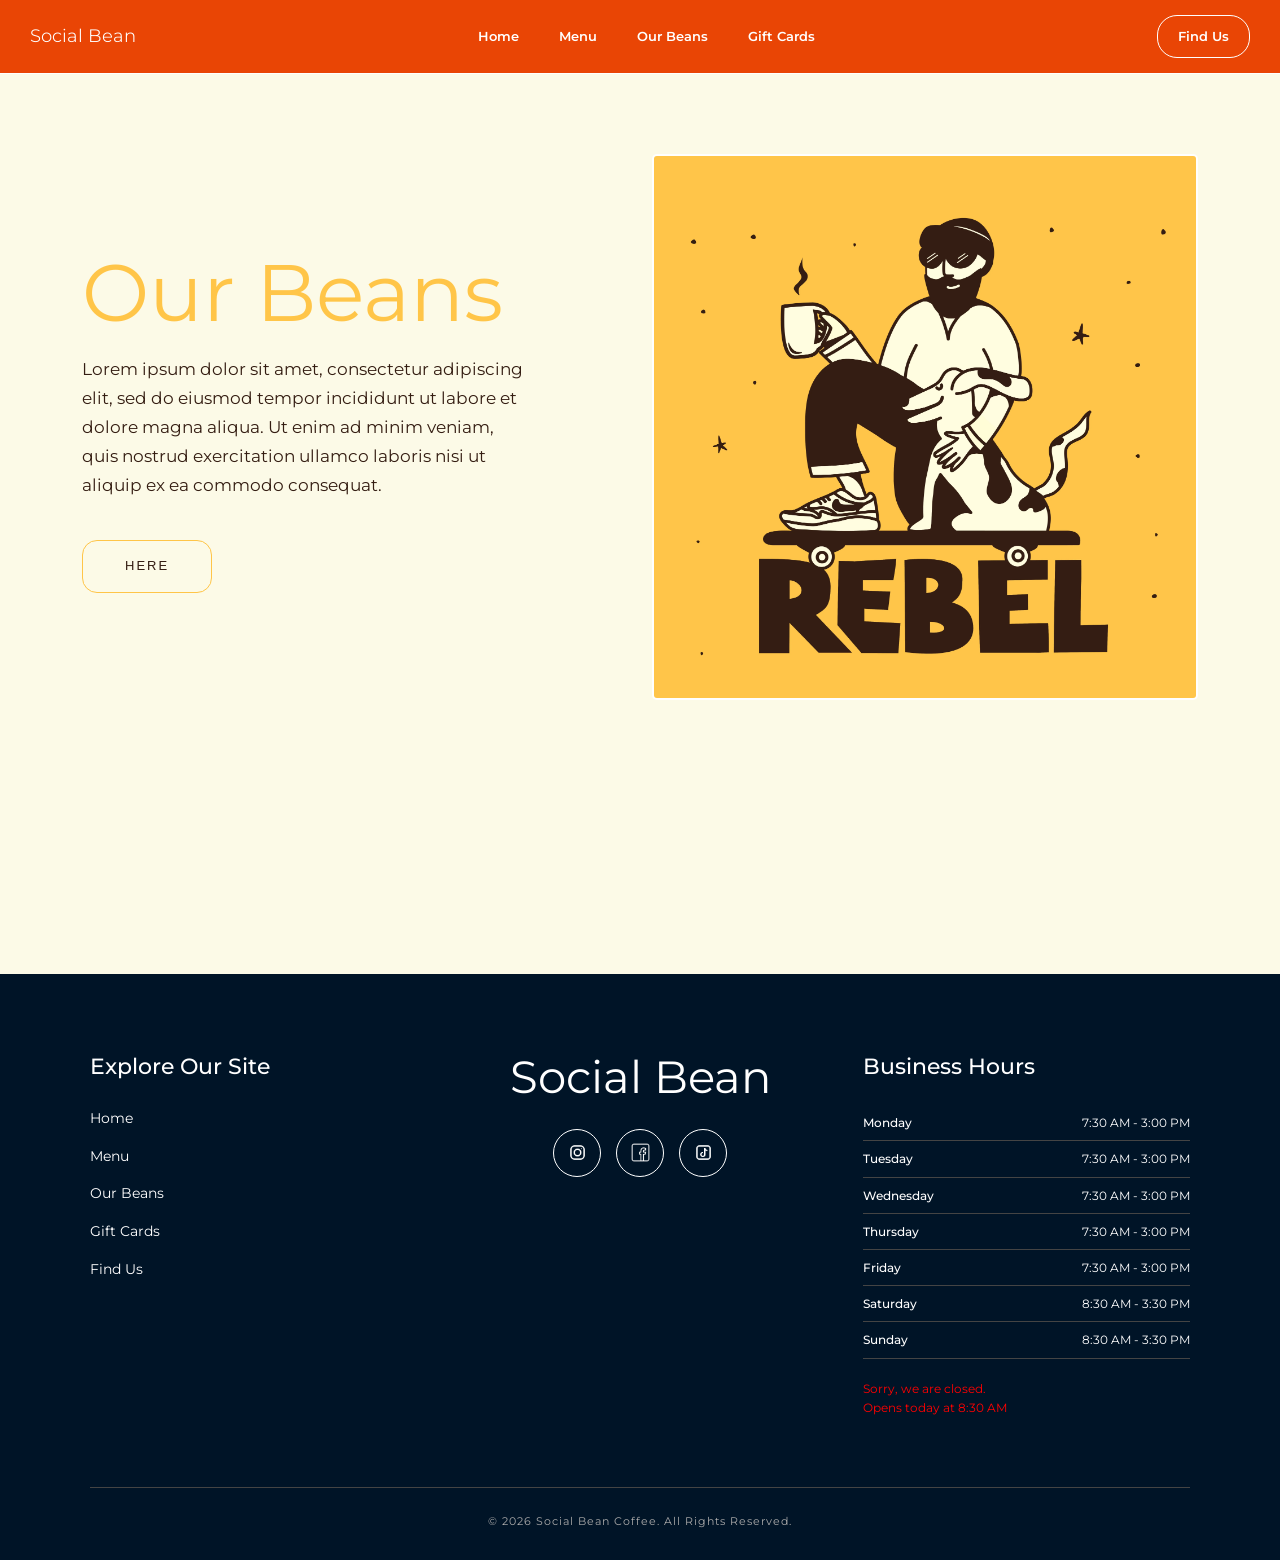
==== beans.html @ 2f3566bd "Add files via upload" ====
<!DOCTYPE html>
<html lang="en">
<head>
    <meta charset="UTF-8">
    <meta name="viewport" content="width=device-width, initial-scale=1.0">
    <title>Social Bean Coffee</title>
    

    <!-- Bootstrap CSS -->
    <link href="https://cdn.jsdelivr.net/npm/bootstrap@5.3.8/dist/css/bootstrap.min.css" rel="stylesheet">
    <link rel="stylesheet" href="https://cdn.jsdelivr.net/npm/bootstrap-icons@1.13.1/font/bootstrap-icons.min.css">

    <!-- Custom CSS -->
    <link rel="stylesheet" href="css/styles.css">
    <link rel="stylesheet" href="css/format-styles.css">
</head>
<!-- Header Carousel -->

<body>

    <!-- Navigation -->


<nav class="navbar">
    <div class="menu-btn" onclick="toggleMenu()">☰</div>

    <h1 class="nav-logo">Social Bean</h1>


    <ul class="nav-links" id="menu">
        <li><a href="index.html">Home</a></li>
        <li><a href="menu.html">Menu</a></li>
        <li><a href="beans.html">Our Beans</a></li>
        <li><a href="#giftcards">Gift Cards</a></li>

        <!-- Mobile only -->
        <li class="mobile-find">
            <a href="findus.html" class="find-btn">Find Us</a>
        </li>
    </ul>

    <!-- Desktop only -->
    <a href="findus.html" class="find-btn desktop-find">Find Us</a>
</nav>

    <!-- =========================
         SECTION 1 — FOUNDERS
    ========================== -->

<section class="coffee section">

<div class="container">
    <div class="row align-items-center">

        <!-- TEXT -->
        <div class="col-12 col-md-6">

            <div class="coffee-text">

                <h1>Our Beans</h1>

                <p class="coffee-description">
                    Lorem ipsum dolor sit amet, consectetur adipiscing elit,
                    sed do eiusmod tempor incididunt ut labore et dolore magna
                    aliqua. Ut enim ad minim veniam, quis nostrud exercitation
                    ullamco laboris nisi ut aliquip ex ea commodo consequat.
                </p>

            </div>

            <a href="https://javathehut.ie/" class="coffee-here-button">
                HERE
            </a>

        </div>

        <!-- IMAGE -->
        <div class="col-12 col-md-6">

            <div class="coffee-image">
                <img src="images/rebel_coffee.webp" alt="Rebel Coffee">
            </div>

        </div>

    </div>
</div>

</section>



<!-- =========================================================
     FOOTER
========================================================= -->

<footer class="site-footer">

    <div class="footer-container">

        <!-- =========================
             LEFT — SITE LINKS
        ========================= -->

        <div class="footer-links">

            <h2>Explore Our Site</h2>

            <ul>
                <li><a href="index.html">Home</a></li>
                <li><a href="menu.html">Menu</a></li>
                <li><a href="beans.html">Our Beans</a></li>
                <li><a href="#giftcards">Gift Cards</a></li>
                <li><a href="findus.html">Find Us</a></li>
            </ul>

        </div>


        <!-- =========================
             CENTER — SOCIAL BEAN
        ========================= -->

        <div class="footer-center">

            <h1>Social Bean</h1>

            <div class="footer-social-links">

                <a href="#" aria-label="Instagram">
                    <img src="images/instagram_logo.png" alt="Instagram">
                </a>

                <a href="#" aria-label="Facebook">
                    <img src="images/facebook_logo.png" alt="Facebook">
                </a>

                <a href="#" aria-label="TikTok">
                    <img src="images/tiktok_logo.png" alt="TikTok">
                </a>

            </div>

        </div>


        <!-- =========================
             RIGHT — BUSINESS HOURS
        ========================= -->

        <div class="footer-hours">

            <h2>Business Hours</h2>

            <div class="footer-hours-list">

                <div>
                    <span>Monday</span>
                    <span>7:30 AM - 3:00 PM</span>
                </div>

                <div>
                    <span>Tuesday</span>
                    <span>7:30 AM - 3:00 PM</span>
                </div>

                <div>
                    <span>Wednesday</span>
                    <span>7:30 AM - 3:00 PM</span>
                </div>

                <div>
                    <span>Thursday</span>
                    <span>7:30 AM - 3:00 PM</span>
                </div>

                <div>
                    <span>Friday</span>
                    <span>7:30 AM - 3:00 PM</span>
                </div>

                <div>
                    <span>Saturday</span>
                    <span>8:30 AM - 3:30 PM</span>
                </div>

                <div>
                    <span>Sunday</span>
                    <span>8:30 AM - 3:30 PM</span>
                </div>

            </div>

            <!-- Your existing JavaScript uses this ID -->
            <p id="footer-status"></p>

        </div>

    </div>


    <!-- =========================
         COPYRIGHT
    ========================= -->

    <div class="footer-bottom">

        <p>
            &copy; 2026 Social Bean Coffee. All Rights Reserved.
        </p>

    </div>

</footer>

<!-- Bootstrap JS -->
<script src="https://cdn.jsdelivr.net/npm/bootstrap@5.3.8/dist/js/bootstrap.bundle.min.js"></script>

<!-- Your JavaScript -->
<script>
function toggleMenu() {
    document.getElementById("menu").classList.toggle("active");
}
</script>
<script>

const schedule = {
    0: { openHour: 8, openMinute: 30, closeHour: 15, closeMinute: 30 },   // Sunday
    1: { openHour: 7, openMinute: 30, closeHour: 15, closeMinute: 0 },   // Monday
    2: { openHour: 7, openMinute: 30, closeHour: 15, closeMinute: 0 },   // Tuesday
    3: { openHour: 7, openMinute: 30, closeHour: 15, closeMinute: 0 },   // Wednesday
    4: { openHour: 7, openMinute: 30, closeHour: 15, closeMinute: 0 },   // Thursday
    5: { openHour: 7, openMinute: 30, closeHour: 15, closeMinute: 0 },   // Friday
    6: { openHour: 8, openMinute: 30, closeHour: 15, closeMinute: 30 }   // Saturday
};

const dayNames = [
    "Sunday",
    "Monday",
    "Tuesday",
    "Wednesday",
    "Thursday",
    "Friday",
    "Saturday"
];

function formatTime(hour, minute) {

    const period = hour >= 12 ? "PM" : "AM";
    let displayHour = hour % 12;

    if (displayHour === 0) displayHour = 12;

    return `${displayHour}:${minute.toString().padStart(2, "0")} ${period}`;
}

function checkStatus() {

    const now = new Date();

    const day = now.getDay();
    const currentMinutes = now.getHours() * 60 + now.getMinutes();

    const today = schedule[day];
    const status = document.getElementById("footer-status");

    const openMinutes = today.openHour * 60 + today.openMinute;
    const closeMinutes = today.closeHour * 60 + today.closeMinute;

    if (currentMinutes < openMinutes) {

        status.innerHTML = `Sorry, we are closed.<br>Opens today at ${formatTime(today.openHour, today.openMinute)}`;
        status.style.color = "red";
        return;
    }

    if (currentMinutes >= openMinutes && currentMinutes < closeMinutes) {

        status.innerHTML = "We are open! Come and Visit.";
        status.style.color = "green";
        return;
    }

    for (let i = 1; i <= 7; i++) {

        const nextDay = (day + i) % 7;

        if (schedule[nextDay]) {

            const next = schedule[nextDay];

            status.innerHTML = `Sorry, we are closed.<br>Opens ${dayNames[nextDay]} at ${formatTime(next.openHour, next.openMinute)}`;

            status.style.color = "#FF0000";
            return;
        }
    }
}

checkStatus();

</script>
<script src="script.js"></script>

</body>
</html>
---- css/styles.css ----
@import url('https://fonts.googleapis.com/css2?family=Abril+Fatface&family=M+PLUS+1:wght@100..900&family=Montserrat:ital,wght@0,100..900;1,100..900&family=Noto+Serif:ital,wght@0,100..900;1,100..900&display=swap');
*{
    margin:0;
    padding:0;
    box-sizing:border-box;
}

html{
    scroll-behavior:smooth;
}


.banner img{
    width:100%;
    height:auto;
    display:block;
}


/* =========================
   CENTER -- LOCATION 
========================= */
.info-section {
    background-color: #f4f3eea9;
    width: 100%;

    display: flex;
    justify-content: center;
    align-items: center;

    padding: 100px 8vw;
}



.location-box {
    width: 100%;
    max-width: 650px;

    margin: 0 auto;

    color: black;
}

.location-content {
    display: flex;
    flex-direction: column;
    align-items: center;
    text-align: center;
}


/* LOCATION HEADING */

.location-content h2 {
    font-family: "Montserrat", sans-serif;

    font-size: 60px;
    line-height: 0.95;
    font-weight: 400;

    margin: 0 0 30px 0;

    color: black;
}


/* GOOGLE MAP */

.location-content iframe {
    width: 100%;
    height: 360px;

    border: 1px solid white !important;
    border-radius: 20px;

    display: block;
}



/* =========================
   MOBILE
========================= */

@media (max-width: 600px) {

    .info-section {
        padding: 70px 20px;

        gap: 50px;
    }


    .location-content h2 {
        font-size: 40px;

        margin-bottom: 25px;
    }


    .location-content iframe {
        height: 300px;

        border-radius: 15px;
    }

}
/*------------------------------------------------------------
--------------------------------------------------------------
--------------------------------------------------------------
------------------------------------------------------------*/
/* =========================
   MENUS PAGE
========================= */

.menus-page {
    width: 100%;
    background: #1a4d6f;
    color: #ffffff;
    font-family: "Montserrat", sans-serif;
}


/* =========================
   MENU SECTIONS
========================= */

.menu-category {
    width: 85%;
    max-width: 1400px;
    margin: 0 auto;
    padding: 100px 0;
}


/* =========================
   SECTION TITLES
========================= */

.menu-category-header {
    text-align: center;
    margin-bottom: 70px;
}

.menu-category-header h1 {
    margin: 0;

    font-family: "Montserrat", sans-serif;
    font-size: clamp(55px, 8vw, 85px);
    font-weight: 600;

    line-height: 0.9;
    letter-spacing: -4px;

    color: #ffffff;
}

.menu-wave {
    margin-top: 25px;

    font-size: 45px;
    font-weight: 700;

    line-height: 0.4;
    letter-spacing: -10px;
}


/* =========================
   GENERAL MENU BOX
========================= */

.menu-box {
    position: relative;

    border: 2px solid #E6CCC2;
    border-radius: 20px;

    background: white;
    color: #e94505;

    overflow: hidden;
}


/* =========================
   BOX CONTENT
========================= */

.menu-box-content {
    padding: 25px;
}

.box-small-title {
    display: block;

    margin-bottom: 30px;

    font-size: 13px;
    font-weight: 700;

    letter-spacing: 1px;
}

.menu-box h2 {
    margin: 0 0 30px;

    font-family: "Montserrat", sans-serif;

    font-size: clamp(35px, 4vw, 65px);
    font-weight: 800;

    line-height: 0.95;
    letter-spacing: -2px;
}


/* =========================
   MENU LIST
========================= */

.menu-list {
    width: 100%;
    margin-top: 25px;
}


/* CATEGORY HEADING */

.menu-list-heading {
    display: flex;

    justify-content: space-between;
    align-items: center;

    gap: 20px;

    padding-bottom: 10px;
    margin-bottom: 5px;

    border-bottom: 1px solid #e94505;

    font-size: 14px;
    font-weight: 800;

    text-transform: uppercase;
}


/* =========================
   MENU ITEM
========================= */

.menu-item {
    display: grid;

    grid-template-columns: 1fr auto;

    gap: 20px;

    padding: 9px 0;

    border-bottom: 1px solid rgba(233, 69, 5, 0.25);

    font-size: 15px;
    font-weight: 500;

    line-height: 1.3;
}


/* PRODUCT */

.menu-item span:first-child {
    text-align: left;
}


/* PRICE */

.menu-item span:last-child {
    text-align: right;

    white-space: nowrap;

    font-weight: 700;
}


/* =========================
   DRINKS LAYOUT
========================= */

.drinks-layout {
    display: grid;

    grid-template-columns: 1.2fr 0.8fr;

    gap: 25px;

    align-items: start;
}


/* LEFT — COFFEES */

.coffees-box {
    min-height: 650px;
}

/* =========================
   LEFT DRINKS COLUMN
========================= */

.drinks-left {
    display: flex;
    flex-direction: column;
    gap: 35px;
}

/* =========================
   CANNED DRINKS BOX
========================= */

.canned-drinks-box {
    width: 100%;
}


/* RIGHT */

.drinks-right {
    display: grid;

    grid-template-rows: auto auto;

    gap: 25px;
}


/* NOT COFFEE */

.not-coffee-box {
    min-height: 300px;
}


/* ADD ONS */

.add-ons-box {
    min-height: 300px;
}


/* =========================
   FOOD MENU
========================= */

.food-menu {
    border-top: 1px solid #e94505;
}


/* MAIN FOOD LAYOUT */

.food-layout {
    display: grid;

    grid-template-columns: 1.15fr 0.85fr;

    gap: 25px;

    align-items: start;
}


/* =========================
   LEFT FOOD COLUMN
========================= */

.food-left {
    display: flex;

    flex-direction: column;

    gap: 25px;
}


/* =========================
   TOASTIES + ACAI
========================= */

/* ---------- TOASTIES ---------- */

.toasties-box {
    width: 100%;
}

.toastie-item {
    padding: 18px 0;
    border-top: 1px solid #e94505;
}

.toastie-item:last-of-type {
    border-bottom: 1px solid #e94505;
}

.toastie-name {
    margin-bottom: 7px;

    font-size: 17px;
    font-weight: 800;
    letter-spacing: 0.5px;
}

.toastie-description {
    font-size: 14px;
    line-height: 1.6;
}


/* ---------- ACAI BOWLS ---------- */

.acai-box {
    width: 100%;
}

.acai-name{
    margin-bottom: 7px;

    font-size: 17px;
    font-weight: 800;
    letter-spacing: 0.5px;
}

.acai-item {
    padding: 18px 0;
    border-top: 1px solid #e94505;
}

/* Remove the dropdown behaviour */
.acai-item summary {
    display: block;
    padding: 0;

    list-style: none;
    cursor: default;

    font-size: 17px;
    font-weight: 800;
    letter-spacing: 0.5px;
}

/* Hide browser arrow */
.acai-item summary::-webkit-details-marker {
    display: none;
}

/* Hide your ↓ button */
.dropdown-arrow {
    display: none;
}

/* Always show description */
.acai-description {
    display: block;

    padding: 8px 0 0;

    font-size: 14px;
    line-height: 1.6;
}

/* Last Acai item */
.acai-item:last-of-type {
    border-bottom: 1px solid #e94505;
}


/* ---------- ACAI PRICES ---------- */

.acai-price {
    display: flex;
    align-items: center;
    gap: 12px;

    margin-top: 5px;

    font-size: 15px;
    text-transform: uppercase;
    padding-top: 25px;

    border-top: 1px solid #e94505;
}

.acai-price strong {
    font-size: 17px;
    margin-right: 15px;
}


/* =========================
   FOOD RIGHT COLUMN
========================= */

.food-right {
    display: grid;

    grid-template-rows: auto auto auto;

    gap: 25px;
}


/* SMALL FOOD BOXES */

.food-small-box {
    min-height: auto;
}


/* =========================
   NOTES
========================= */

.menu-note {
    margin-top: 30px;

    padding-top: 15px;

    border-top: 1px solid #e94505;

    font-size: 13px;

    font-style: italic;
}


/* =========================
   TABLET
========================= */

@media (max-width: 900px) {

    .menu-category {
        width: 90%;
        max-width: 650px;

        padding: 75px 0;
    }


    /* DRINKS */

    .drinks-layout {
        grid-template-columns: 1fr;
    }

    .coffees-box {
        min-height: auto;
    }

    .drinks-right {
        grid-template-rows: auto;
    }


    /* FOOD */

    .food-layout {
        grid-template-columns: 1fr;
    }

    .toasties-box {
        min-height: auto;
    }

    .food-right {
        grid-template-rows: auto;
    }

    .food-small-box {
        min-height: auto;
    }

}


/* =========================
   PHONE
========================= */

@media (max-width: 600px) {

    .menu-category {
        width: 88%;
        padding: 60px 0;
    }


    .menu-category-header {
        margin-bottom: 40px;
    }


    .menu-category-header h1 {
        font-size: 50px;

        letter-spacing: -2px;
    }


    .menu-wave {
        font-size: 35px;
    }


    .menu-box-content {
        padding: 25px;
    }


    .menu-box h2 {
        font-size: 38px;

        margin-bottom: 25px;
    }


    .box-small-title {
        margin-bottom: 25px;
    }


    .menu-item {
        grid-template-columns: 1fr auto;

        gap: 10px;

        font-size: 13px;
    }


    .menu-list-heading {
        font-size: 11px;
    }


    .drinks-layout,
    .food-layout {
        gap: 15px;
    }


    .drinks-right,
    .food-right {
        gap: 15px;
    }


    /* ACAI */

    .acai-price {
        grid-template-columns: auto auto;

        gap: 8px 15px;
    }


    .acai-item summary {
        font-size: 14px;
    }


    .acai-description {
        font-size: 13px;
    }

}


/* LOCATION */
.location {
    display: flex;
    flex-direction: column;
    align-items: center;   /* Centers the heading and iframe horizontally */
    text-align: center;    /* Centers the heading text */
    padding: 40px 20px;
}
.location-title {
  font-family: "Montserrat", sans-serif;
  font-size: 20px;
  padding-left: 4px;
  font-weight: 40;
  font-style: normal;
  margin-bottom: 20px;
}

.location iframe {
    width: 100%;
    max-width: 600px;
    height: 450px;

    border-radius: 20px;
    border: 4px solid #6f4e37;
    box-shadow: 0 4px 12px rgba(0,0,0,.2);
    transition: transform .3s ease, box-shadow .3s ease;
}
.location iframe:hover {
    transform: translateY(-10px); /* Moves the map up */
    box-shadow: 0 12px 24px rgba(0, 0, 0, 0.3); /* Bigger shadow */
}

@media (max-width: 480px) {

    .location {
        padding: 20px 10px;
    }

    .location-title {
        font-size: 18px;
    }

    .location iframe {
        height: 300px;
    }

    h2 {
        font-size: 32px;
        text-align: center;
        margin-right: 0;
    }

    .opening-hours {
        width: 95%;
        padding: 20px;
    }

}



.coffee {
    background-color:#fbf8ddb2;
    color:#341d12;
    width: 100%;
    min-height: 100vh;
    padding: 80px 0;
}

.coffee-text {
    max-width: 550px;
}

.coffee h1 {
    font-family: "Montserrat", sans-serif;
    color: #ffc548;
    font-size:80px;
    line-height:.8;
    font-weight:400;

    margin-bottom: 30px;
}

.coffee-description {
    font-family: "Montserrat", sans-serif;
    max-width: 450px;

    font-size: 17px;
    line-height: 1.7;
    margin: 0;
}

/* IMAGE */

.coffee-image {
    width: 100%;
    height: auto;
    min-height: 0;
}

.coffee-image img {
    width: 100%;
    height: 100%;
    border: solid 2px #ffffff;
    object-fit: contain;
    border-radius: 5px;
    display: block;
}



/* PHONE */
@media (max-width: 767px) {
    .coffee-image {
        margin-top: 40px;
    }

    .coffee-image img {
        height: 400px;
    }

    .coffee h1 {
        font-size: 55px;
    }
}


.coffee-here-button {
    margin: 40px 0 0;
    display:flex;
    width: fit-content;

    padding: 15px 42px;

    border: 1px solid #ffc548;
    border-radius: 15px;

    font-size: 13px;
    letter-spacing: 2px;

    transition: 0.3s ease;
}



.coffee-here-button:hover {

    background: #ffc548;

    color: #ffffff;

}
---- css/format-styles.css ----
@import url('https://fonts.googleapis.com/css2?family=Abril+Fatface&family=M+PLUS+1:wght@100..900&family=Montserrat:ital,wght@0,100..900;1,100..900&family=Noto+Serif:ital,wght@0,100..900;1,100..900&display=swap');
*{
    margin:0;
    padding:0;
    box-sizing:border-box;
}

html{
    scroll-behavior:smooth;
}

body{
    background-color:#ffffff;
    font-family:Arial, Helvetica, sans-serif;
    line-height:1.6;
    color:#463F3A;
}

/* =========================
   BANNER
========================= */

.banner {
    position: relative;
    width: 100%;
    overflow: hidden;
}

.banner img {
    width: 100%;
    height: 300px;
    display: block;
    object-fit: cover;
    object-position: center;
}

.banner::after {
    content: "";
    position: absolute;
    inset: 0;
    background: rgba(111, 78, 55, 0.40);
    z-index: 1;
}

/* TEXT OVER IMAGE */

.banner-text {
    position: absolute;

    top: 50%;
    left: 50%;

    transform: translate(-50%, -50%);

    text-align: center;
    color: white;

    width: 90%;

    z-index: 2;
}

.banner-text h1 {
    font-family: "Montserrat", sans-serif;
    font-size: clamp(35px, 6vw, 80px);
    font-weight: 600;
    letter-spacing: 2px;
    margin: 0 0 15px;
}

.banner-text p {
    font-family: "Montserrat", sans-serif;
    font-size: clamp(14px, 2vw, 22px);
    margin: 0;
}

a {
    color: inherit;
    text-decoration: none;
}

/* =========================
   GENERAL HOME PAGE SECTIONS
========================= */

.section {
    width: 100%;
    min-height: 100vh;
    position: relative;
    overflow: hidden;
}

/* FOUNDERS SECTION ///////////////////////////
///////////////////////////////////////////////
//////////////////////////////////////////////
/////////////////////////////////////////////
*/

.founders {
    background-color:#ffffff;
    color:black;
    width: 100%;
    min-height: 100vh;
    padding: 80px 0;
}

.founders-text {
    max-width: 550px;
}

.founders h1 {
    color: #e94505;
    font-family: "Montserrat", sans-serif;
    font-size:80px;
    line-height:.8;
    font-weight:450;

    margin-bottom: 30px;
}

.description {
    font-family: "Montserrat", sans-serif;
    max-width: 450px;

    font-size: 17px;
    line-height: 1.7;
    margin: 0;
}

/* IMAGE */

.founders-image {
    width: 100%;
    height: 60vh;
    min-height: 400px;
}

.founders-image img {
    width: 100%;
    height: 100%;
    object-fit: cover;
    border-radius: 10px;
}



/* PHONE */
@media (max-width: 767px) {
    .founders-image {
        margin-top: 40px;
    }

    .founders-image img {
        height: 400px;
    }

    .founders h1 {
        font-size: 55px;
    }
}


/* FOUNDERS SECTION ENDING ///////////////////////////
///////////////////////////////////////////////
//////////////////////////////////////////////
///////////////////////////////////////////// END
*/


/* =========================
   SECTION 2 — BEANS
========================= */

/* =========================
SECTION 2 — BEANS
========================= */

.about {
    background-color: #1a4d6f97;
    color: white;

    min-height: 100vh;

    display: flex;
    align-items: center;
    justify-content: center;

    position: relative;

    padding: 100px 20px;
}


/* =========================
CENTER CONTENT
========================= */

.about-content {
    width: 45%;
    max-width: 600px;

    text-align: center;

    position: relative;
    z-index: 10;
}

.about-content p {
    font-family: "Montserrat", sans-serif;

    font-size: clamp(24px, 3.5vw, 52px);
    line-height: 1.2;

    margin: 30px 0 45px;
}


/* =========================
BUTTON
========================= */

.outline-button {
    display: inline-flex;

    padding: 15px 32px;

    border: 1px solid white;
    border-radius: 20px;

    color: white;
    text-decoration: none;

    font-size: 13px;
    letter-spacing: 1.5px;
    text-transform: uppercase;

    position: relative;
    z-index: 20;

    transition: 0.3s ease;
}

.outline-button:hover {
    background: white;
    color: #111;
}


/* =========================
CIRCLE IMAGES
========================= */

.circle-image {
    position: absolute;

    width: 320px;
    height: 320px;

    border: 3px solid white;
    border-radius: 50%;

    object-fit: cover;

    pointer-events: none;

    z-index: 1;
}


/* DESKTOP */

.circle-one {
    left: 3vw;
    bottom: 5vh;
}

.circle-two {
    right: 3vw;
    top: 5vh;
}

/* =========================
TABLET
========================= */

@media (max-width: 1000px) {

    .about {
        padding: 100px 30px;
    }

    .about-content {
        width: 50%;
    }

    .circle-image {
        width: 250px;
        height: 250px;
    }

    .circle-one {
        left: 10px;
        bottom: 30px;
    }

    .circle-two {
        right: 10px;
        top: 30px;
    }
}


/* =========================
PHONE
========================= */

@media (max-width: 767px) {

    .about {

        min-height: 100vh;

        padding: 40px 20px;

        display: flex;
        align-items: center;
        justify-content: center;
    }


    /* TEXT */

    .about-content {
        width: 90%;
        max-width: 450px;

        margin: 0 auto;

        z-index: 10;
    }

    .about-content p {
        font-size: clamp(21px, 5.5vw, 30px);
        line-height: 1.4;

        margin: 20px 0 35px;
    }


    /* CIRCLES */

    .circle-image {

        width: 150px;
        height: 150px;

        position: absolute;
    }


    /* TOP CIRCLE */

    .circle-two {

        top: 20px;
        right: 20px;

    }


    /* BOTTOM CIRCLE */

    .circle-one {

        bottom: 20px;
        left: 20px;

    }
}


/* =========================
SMALL PHONE
========================= */

@media (max-width: 480px) {

    .about {

        padding: 40px 15px;

    }


    .about-content {

        width: 90%;

    }


    .about-content p {

        font-size: 20px;
        line-height: 1.45;

    }


    .circle-image {

        width: 120px;
        height: 120px;

    }


    .circle-two {

        top: 15px;
        right: 15px;

    }


    .circle-one {

        bottom: 15px;
        left: 15px;

    }

}

/* BEANS SECTION ENDING ///////////////////////////
///////////////////////////////////////////////
//////////////////////////////////////////////
///////////////////////////////////////////// END
*/


/* =========================
   SECTION 3 — MENU
========================= */

.delicious {
    background-color: #fbf8ddb2;
    color: black;
    min-height: 100vh;

    display: flex;
    align-items: center;

    padding: 60px 5vw;
}


/* LEFT CONTENT */

.delicious-content {
    max-width: 700px;
    margin-top: 40px;
    text-align: left;
}

.delicious h2 {
    font-family: "Montserrat", sans-serif;

    font-size: clamp(60px, 10vw, 150px);
    font-weight: 400;

    line-height: 0.9;

    margin: 0 0 20px 0;
}

.delicious p {
    max-width: 350px;

    font-family: "Montserrat", sans-serif;
    font-size: 14px;
    line-height: 1.6;

    margin: 0 0 0 12px;
}


/* MENU BUTTON CONTAINER */

.menu-container {
    display: flex;
    justify-content: center;
    align-items: center;
}


/* MENU BUTTON */

.menu-button {
    width: 150px;
    height: 150px;

    border: 1px solid black;
    border-radius: 50%;

    display: flex;
    align-items: center;
    justify-content: center;

    font-family: "Montserrat", sans-serif;
    font-size: 14px;
    letter-spacing: 2px;

    transition: 0.3s ease;
}

.menu-button:hover {
    background-color: black;
    color: white;
}


@media (max-width: 767px) {

    .delicious {
        min-height: auto;
        padding: 80px 7vw;
    }

    .delicious-content {
        margin-top: 0;
        margin-bottom: 80px;
    }

    .delicious h2 {
        font-size: clamp(45px, 14vw, 80px);
        letter-spacing: -3px;
        white-space: nowrap;
    }

    .delicious p {
        margin-left: 0;
    }

    .menu-container {
        padding: 20px 0 40px;
    }

    .menu-button {
        width: 130px;
        height: 130px;
    }

}



/* MENU SECTION ENDING ///////////////////////////
///////////////////////////////////////////////
//////////////////////////////////////////////
///////////////////////////////////////////// END
*/

/* =========================

   SECTION 4 — SOCIAL

========================= */



/* =========================
SECTION 4 — SOCIAL
========================= */

.social {
    position: relative;

    /*background-image: url("images/founders.jpg");
    background-size: cover;
    background-position: center;
    background-repeat: no-repeat;*/
    background-color: #e94605d8;

    color: white;

    min-height: 100vh;

    display: flex;
    flex-direction: column;
    align-items: center;
    justify-content: center;

    text-align: center;

    padding: 100px 7vw;

    overflow: hidden;
}



.social-content {

    display: flex;

    flex-direction: column;

    align-items: center;

    justify-content: center;



    width: 100%;

    text-align: center;

}



.social h2 {

    font-family: "Montserrat", sans-serif;



    font-size: clamp(55px, 10vw, 100px);

    font-weight: 500;




    line-height: 0.9;


    margin: 100px 0 50px 0;

    text-align: center;

}



/* =========================

   HERE BUTTON

========================= */


.here-button {

    display: inline-flex;
    color:#ffffff;
    border: 1px solid white;



    padding: 15px 42px;



    border-radius: 30px;



    font-size: 13px;

    letter-spacing: 2px;



    transition: 0.3s ease;

}



.here-button:hover {

    background: white;

    color: black;

}



/* =========================
   Navbar (Desktop)
========================= */

 
.navbar{
    font-family: "Montserrat", sans-serif;
    font-size: small;
    background:#e94505;
    display:flex;
    justify-content:space-between;
    align-items:center;
    padding:15px 30px;
    position:relative;
    border-bottom: 1px solid #ffffff;
}

.nav-logo{
    font-family:"Montserrat", sans-serif;
    color:white;
    margin:0;
    font-size:large;
    font-weight:350;
}

.nav-links{
    list-style:none;
    display:flex;
    gap:40px;
    margin:0;
    padding:0;
}

.nav-links li{
    display:inline-block;
}

.nav-links a{
    text-decoration:none;
    color:white;
    font-weight:600;
    position:relative;
    transition:color .3s;
}

/* Underline animation */

.nav-links a::after{
    content:"";
    position:absolute;
    left:0;
    bottom:-5px;
    width:0;
    height:2px;
    background:#669cc0;
    transition: width .3s ease;
}

.nav-links a:hover{
    color:#669cc0;
}

.nav-links a:hover::after{
    width:100%;
}

/* Find Us button */

.find-btn {
    display: inline-block;

    text-decoration: none;

    color: white;

    padding: 10px 20px;

    border: 1px solid white;
    border-radius: 20px;

    font-family: "Montserrat", sans-serif;
    font-size: small;
    font-weight: 600;

    transition: all 0.3s ease;
}

.find-btn:hover {
    background: #e94505;
    color: white;
}
/* Desktop */

.menu-btn{
    color: white;
    display:none;
}

.desktop-find{
    display:inline-block;
}

/* Hide mobile Find Us on desktop */
.nav-links li.mobile-find{
    display:none;
}

/* =========================
   Mobile
========================= */

@media (max-width:768px){

    .navbar{
        justify-content:flex-start;
        padding:15px 20px;
    }

    .menu-btn{
        display:block;
        font-size:30px;
        color:white;
        cursor:pointer;
        z-index:1001;
    }

    .find-btn {
        padding: 9px 18px;
        font-size: 12px;
        border-radius: 18px;
        color: #ea672d !important;
        border: 1px solid #e94505 !important;
    }

    .find-btn:hover {
        background: #e94505 !important;
        color: white !important;
    }

    .nav-logo{
        margin-left:15px;
    }

    .nav-links{
        position:fixed;
        top:0;
        left:-250px;
        width:250px;
        height:100vh;
        background:#af3302;
        display:flex;
        flex-direction:column;
        align-items:center;
        justify-content:flex-start;
        gap:30px;
        padding-top:80px;
        transition:left .3s ease;
        z-index:1000;
    }

    .nav-links.active{
        left:0;
    }

    /* Hide desktop button */
    .desktop-find{
        display:none;
    }

    /* Show mobile button inside menu */
    .nav-links li.mobile-find{
        display:block;
    }

    .mobile-find .find-btn{
        display:inline-block;
        margin-top:10px;
    }
}


/* =========================
   FIND US BUTTON — OVERRIDE
========================= */

.find-btn {
    text-decoration: none !important;
    color: white !important;
    border: 1px solid white !important;
    padding: 10px 20px;
    border-radius: 20px;
    font-weight: 600;
    position: relative;
    transition: 0.3s ease;
}

/* REMOVE NAV LINK UNDERLINE */
.find-btn::after {
    display: none !important;
}

/* FIND US HOVER */
.find-btn:hover {
    background: white !important;
    color: #e94505 !important;
    border-color: #e94505 !important;
}

/* =========================================================
   FOOTER
========================================================= */

.site-footer {
    width: 100%;

    background-color: #001427;
    color: white;

    padding: 80px 7vw 30px;
}


/* =========================================================
   FOOTER — THREE COLUMNS
========================================================= */

.footer-container {
    width: 100%;
    max-width: 1400px;

    margin: 0 auto;

    display: grid;
    grid-template-columns: 1fr 1fr 1fr;

    gap: 60px;

    align-items: start;
}


/* =========================================================
   LEFT — EXPLORE OUR SITE
========================================================= */

.footer-links {
    text-align: left;
}

.footer-links h2 {
    font-family: "Montserrat", sans-serif;

    font-size: 22px;
    font-weight: 500;

    margin: 0 0 25px;
}

.footer-links ul {
    list-style: none;

    padding: 0;
    margin: 0;
}

.footer-links li {
    margin-bottom: 12px;
}

.footer-links a {
    color: white;

    text-decoration: none;

    font-family: "Montserrat", sans-serif;

    font-size: 14px;

    transition: 0.3s ease;
}

.footer-links a:hover {
    color: #e94505;
}


/* =========================================================
   CENTER — SOCIAL BEAN
========================================================= */

.footer-center {
    text-align: center;

    display: flex;
    flex-direction: column;

    align-items: center;
}

.footer-center h1 {
    font-family: "Montserrat", sans-serif;

    font-size: 45px;
    font-weight: 400;

    line-height: 1;

    margin: 0 0 30px;
}


/* =========================================================
   FOOTER SOCIAL LINKS
========================================================= */

.footer-social-links {
    display: flex;

    justify-content: center;
    align-items: center;

    gap: 15px;
}

.footer-social-links a {
    width: 48px;
    height: 48px;

    border: 1px solid white;
    border-radius: 50%;

    display: flex;

    align-items: center;
    justify-content: center;

    transition: 0.3s ease;
}

.footer-social-links img {
    width: 21px;
    height: 21px;

    object-fit: contain;

    filter: invert(1);

    transition: 0.3s ease;
}

.footer-social-links a:hover {
    background-color: white;

    transform: translateY(-4px);
}

.footer-social-links a:hover img {
    filter: invert(0);
}


/* =========================================================
   RIGHT — BUSINESS HOURS
========================================================= */

.footer-hours {
    width: 100%;
    max-width: 350px;

    margin-left: auto;
}

.footer-hours h2 {
    font-family: "Montserrat", sans-serif;

    font-size: 22px;
    font-weight: 500;

    margin: 0 0 25px;

    text-align: left;
}


/* =========================================================
   FOOTER HOURS LIST
========================================================= */

.footer-hours-list {
    width: 100%;

    font-family: "Montserrat", sans-serif;

    font-size: 12px;
}

.footer-hours-list div {
    display: flex;

    justify-content: space-between;
    align-items: center;

    gap: 15px;

    padding: 8px 0;

    border-bottom: 1px solid #444;
}

.footer-hours-list div span:first-child {
    font-weight: 500;
}

.footer-hours-list div span:last-child {
    text-align: right;

    white-space: nowrap;
}


/* =========================================================
   FOOTER OPEN/CLOSED STATUS
========================================================= */

#footer-status {
    text-align: left;

    margin: 20px 0 0;

    font-family: "Montserrat", sans-serif;

    font-size: 12px;
}


/* =========================================================
   COPYRIGHT
========================================================= */

.footer-bottom {
    width: 100%;

    max-width: 1400px;

    margin: 70px auto 0;

    padding-top: 25px;

    border-top: 1px solid #444;

    text-align: center;
}

.footer-bottom p {
    margin: 0;

    font-family: "Montserrat", sans-serif;

    font-size: 11px;

    letter-spacing: 1px;

    color: #aaa;
}


/* =========================================================
   TABLET
========================================================= */

@media (max-width: 900px) {

    .site-footer {
        padding: 70px 6vw 25px;
    }

    .footer-container {
        grid-template-columns: 1fr 1fr;

        gap: 60px;
    }

    .footer-center {
        grid-column: 1 / -1;
        grid-row: 1;

        order: -1;
    }

    .footer-links {
        grid-column: 1;
    }

    .footer-hours {
        grid-column: 2;
    }

}


/* =========================================================
   MOBILE
========================================================= */

@media (max-width: 600px) {

    .site-footer {
        padding: 60px 25px 25px;
    }

    .footer-container {
        display: flex;

        flex-direction: column;

        align-items: center;

        gap: 50px;
    }


    /* Center */

    .footer-center {
        order: -1;
    }

    .footer-center h1 {
        font-size: 38px;

        margin-bottom: 25px;
    }


    /* Social */

    .footer-social-links {
        gap: 12px;
    }

    .footer-social-links a {
        width: 45px;
        height: 45px;
    }


    /* Links */

    .footer-links {
        width: 100%;

        text-align: center;
    }

    .footer-links h2 {
        font-size: 20px;
    }


    /* Hours */

    .footer-hours {
        width: 100%;
        max-width: 400px;

        margin: 0;

        text-align: center;
    }

    .footer-hours h2 {
        text-align: center;

        font-size: 20px;
    }

    .footer-hours-list {
        font-size: 11px;
    }

    #footer-status {
        text-align: center;
    }


    /* Copyright */

    .footer-bottom {
        margin-top: 50px;
    }

}
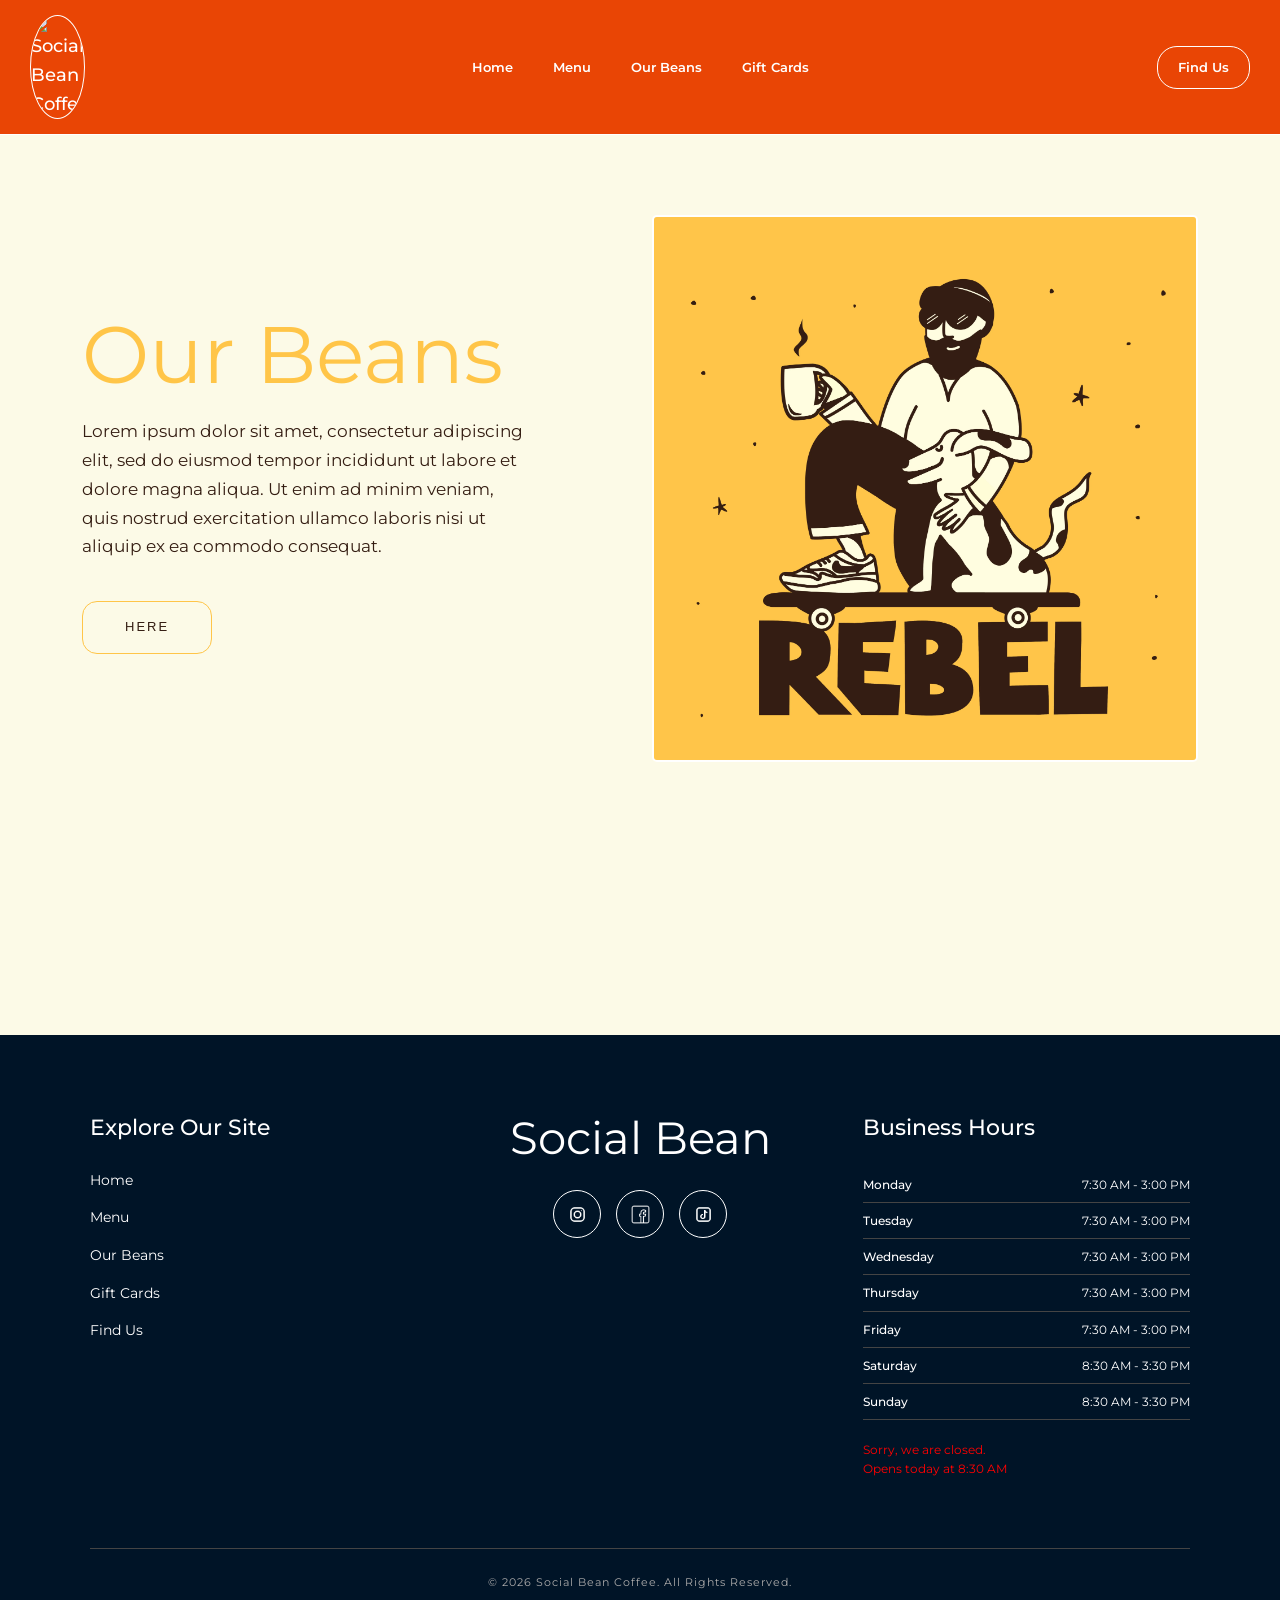
==== commit fba1e3f6: "Update beans.html" ====
--- a/beans.html
+++ b/beans.html
@@ -3,7 +3,7 @@
 <head>
     <meta charset="UTF-8">
     <meta name="viewport" content="width=device-width, initial-scale=1.0">
-    <title>Social Bean Coffee</title>
+    <title>Social Bean Coffee - Our Beans</title>
     
 
     <!-- Bootstrap CSS -->
@@ -22,16 +22,25 @@
 
 
 <nav class="navbar">
+
     <div class="menu-btn" onclick="toggleMenu()">☰</div>
 
-    <h1 class="nav-logo">Social Bean</h1>
-
+    <!-- CLICKABLE COMPANY LOGO -->
+    <a href="index.html" class="brand">
+
+        <div class="nav-logo">
+            <img src="images/logo.jpg" alt="Social Bean Coffee">
+        </div>
+
+        <!--<span class="brand-name">Social Bean</span>-->
+
+    </a>
 
     <ul class="nav-links" id="menu">
         <li><a href="index.html">Home</a></li>
         <li><a href="menu.html">Menu</a></li>
         <li><a href="beans.html">Our Beans</a></li>
-        <li><a href="#giftcards">Gift Cards</a></li>
+        <li><a href="https://app.squareup.com/gift/ML3B64FFRQSQ2/order">Gift Cards</a></li>
 
         <!-- Mobile only -->
         <li class="mobile-find">
@@ -40,7 +49,10 @@
     </ul>
 
     <!-- Desktop only -->
-    <a href="findus.html" class="find-btn desktop-find">Find Us</a>
+    <a href="findus.html" class="find-btn desktop-find">
+        Find Us
+    </a>
+
 </nav>
 
     <!-- =========================
@@ -102,6 +114,7 @@
              LEFT — SITE LINKS
         ========================= -->
 
+
         <div class="footer-links">
 
             <h2>Explore Our Site</h2>
@@ -110,7 +123,7 @@
                 <li><a href="index.html">Home</a></li>
                 <li><a href="menu.html">Menu</a></li>
                 <li><a href="beans.html">Our Beans</a></li>
-                <li><a href="#giftcards">Gift Cards</a></li>
+                <li><a href="https://app.squareup.com/gift/ML3B64FFRQSQ2/order">Gift Cards</a></li>
                 <li><a href="findus.html">Find Us</a></li>
             </ul>
 
@@ -303,4 +316,4 @@
 <script src="script.js"></script>
 
 </body>
-</html>+</html>
--- a/css/styles.css
+++ b/css/styles.css
@@ -614,6 +614,7 @@
 
     .menu-wave {
         font-size: 35px;
+        color: white;
     }
 
 
@@ -834,3 +835,129 @@
 
 }
 
+/* =========================
+   MOVING DRINK IMAGE STRIP
+========================= */
+
+.drink-image-strip {
+    width: 100%;
+    overflow: hidden;
+
+    background: #e94505;
+
+    padding: 30px 0;
+    margin-bottom: 150px;
+}
+
+
+/* MOVING ROW */
+
+.drink-image-track {
+    display: flex;
+    width: max-content;
+
+    gap: 20px;
+
+    animation: drinkScroll 35s linear infinite;
+}
+
+
+/* INDIVIDUAL IMAGE */
+
+.drink-image {
+    width: 200px;
+    height: 200px;
+
+    flex-shrink: 0;
+
+    border-radius: 18px;
+    border: solid 1px #ffffff7c;
+
+    overflow: hidden;
+}
+
+
+/* IMAGE */
+
+.drink-image img {
+    width: 100%;
+    height: 100%;
+
+    object-fit: cover;
+
+    display: block;
+
+    transition: transform 0.3s ease;
+}
+
+
+/* SLIGHT ZOOM ON HOVER */
+
+.drink-image:hover img {
+    transform: scale(1.05);
+}
+
+
+/* =========================
+   LEFT → RIGHT MOVEMENT
+========================= */
+
+@keyframes drinkScroll {
+
+    from {
+        transform: translateX(-50%);
+    }
+
+    to {
+        transform: translateX(0);
+    }
+
+}
+
+
+/* =========================
+   TABLET
+========================= */
+
+@media (max-width: 900px) {
+
+    .drink-image-strip {
+        padding: 25px 0;
+    }
+
+    .drink-image {
+        width: 150px;
+        height: 150px;
+    }
+
+    .drink-image-track {
+        gap: 15px;
+        animation-duration: 30s;
+    }
+
+}
+
+
+/* =========================
+   PHONE
+========================= */
+
+@media (max-width: 600px) {
+
+    .drink-image-strip {
+        padding: 20px 0;
+    }
+
+    .drink-image {
+        width: 115px;
+        height: 115px;
+
+        border-radius: 12px;
+    }
+
+    .drink-image-track {
+        gap: 12px;
+        animation-duration: 25s;
+    }
+
+}
--- a/css/format-styles.css
+++ b/css/format-styles.css
@@ -15,6 +15,7 @@
     line-height:1.6;
     color:#463F3A;
 }
+
 
 /* =========================
    BANNER
@@ -111,7 +112,7 @@
 .founders h1 {
     color: #e94505;
     font-family: "Montserrat", sans-serif;
-    font-size:80px;
+    font-size:90px;
     line-height:.8;
     font-weight:450;
 
@@ -122,7 +123,7 @@
     font-family: "Montserrat", sans-serif;
     max-width: 450px;
 
-    font-size: 17px;
+    font-size: 15px;
     line-height: 1.7;
     margin: 0;
 }
@@ -695,6 +696,7 @@
 
  
 .navbar{
+    width: 100%;
     font-family: "Montserrat", sans-serif;
     font-size: small;
     background:#e94505;
@@ -706,24 +708,84 @@
     border-bottom: 1px solid #ffffff;
 }
 
-.nav-logo{
+/* =========================
+   LOGO + BRAND NAME
+========================= */
+
+.brand {
+    display: flex;
+    align-items: center;
+
+    gap: 12px;
+
+    text-decoration: none;
+
+    flex-shrink: 0;
+}
+
+
+.nav-logo {
+
+    display: flex;
+    align-items: center;
+
+    text-decoration: none;
+
+    margin: 0;
+    padding: 0;
+}
+
+/* LOGO IMAGE */
+
+.nav-logo img {
+    width: 55px;
+    height: auto;
+    border-radius: 50%;
+    border: solid 1px white;
+
+    display: block;
+
+    object-fit: contain;
+}
+
+/* REMOVE LINK EFFECTS */
+
+.nav-logo:hover {
+    text-decoration: none;
+}
+
+.brand{
     font-family:"Montserrat", sans-serif;
     color:white;
-    margin:0;
     font-size:large;
-    font-weight:350;
+    font-weight:500;
+
+    display: flex;
+    align-items: center;
+
+    gap: 12px;
+
+    text-decoration: none;
+
+    flex-shrink: 0;
 }
 
 .nav-links{
+    position: absolute;
+
+    left: 50%;
+    transform: translateX(-50%);
     list-style:none;
+    align-items: center;
     display:flex;
     gap:40px;
     margin:0;
     padding:0;
 }
 
-.nav-links li{
-    display:inline-block;
+.nav-links li {
+    margin: 0;
+    padding: 0;
 }
 
 .nav-links a{
@@ -789,6 +851,7 @@
 
 .desktop-find{
     display:inline-block;
+    margin-left: auto;
 }
 
 /* Hide mobile Find Us on desktop */
@@ -897,6 +960,9 @@
     border-color: #e94505 !important;
 }
 
+
+
+
 /* =========================================================
    FOOTER
 ========================================================= */
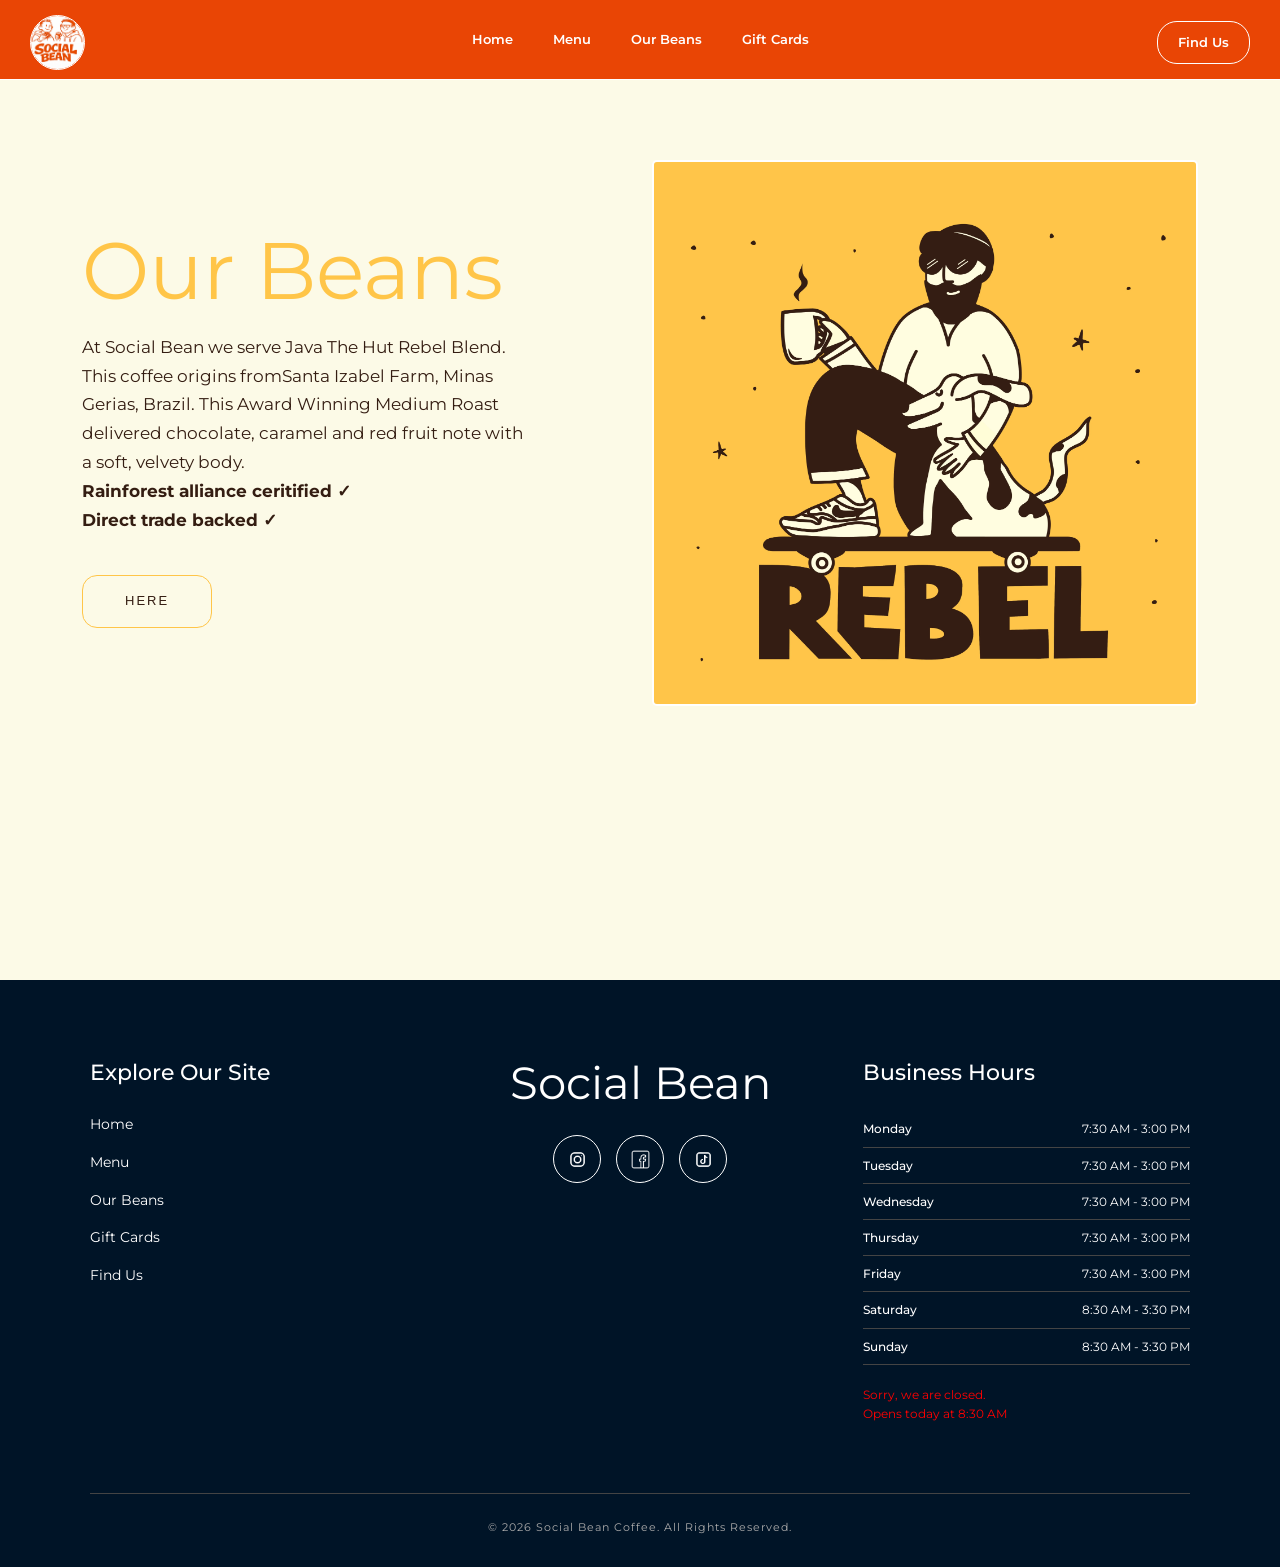
==== commit 606e74e2: "Update beans.html" ====
--- a/beans.html
+++ b/beans.html
@@ -72,10 +72,11 @@
                 <h1>Our Beans</h1>
 
                 <p class="coffee-description">
-                    Lorem ipsum dolor sit amet, consectetur adipiscing elit,
-                    sed do eiusmod tempor incididunt ut labore et dolore magna
-                    aliqua. Ut enim ad minim veniam, quis nostrud exercitation
-                    ullamco laboris nisi ut aliquip ex ea commodo consequat.
+                    At Social Bean we serve Java The Hut Rebel Blend. <br>
+                    This coffee origins fromSanta Izabel Farm, Minas Gerias, Brazil.
+                    This Award Winning Medium Roast delivered chocolate, caramel and
+                    red fruit note with a soft, velvety body.
+                    <br><b>Rainforest alliance ceritified ✓ <br>Direct trade backed ✓</b>
                 </p>
 
             </div>
--- a/css/styles.css
+++ b/css/styles.css
@@ -834,7 +834,6 @@
     color: #ffffff;
 
 }
-
 /* =========================
    MOVING DRINK IMAGE STRIP
 ========================= */
@@ -846,14 +845,17 @@
     background: #e94505;
 
     padding: 30px 0;
-    margin-bottom: 150px;
-}
-
-
-/* MOVING ROW */
+    margin-bottom: 60px;
+}
+
+
+/* =========================
+   IMAGE TRACK
+========================= */
 
 .drink-image-track {
     display: flex;
+
     width: max-content;
 
     gap: 20px;
@@ -862,7 +864,9 @@
 }
 
 
-/* INDIVIDUAL IMAGE */
+/* =========================
+   INDIVIDUAL IMAGE
+========================= */
 
 .drink-image {
     width: 200px;
@@ -871,9 +875,11 @@
     flex-shrink: 0;
 
     border-radius: 18px;
-    border: solid 1px #ffffff7c;
+    border: 1px solid #ffffff7c;
 
     overflow: hidden;
+
+    cursor: pointer;
 }
 
 
@@ -891,7 +897,7 @@
 }
 
 
-/* SLIGHT ZOOM ON HOVER */
+/* DESKTOP HOVER */
 
 .drink-image:hover img {
     transform: scale(1.05);
@@ -899,7 +905,7 @@
 
 
 /* =========================
-   LEFT → RIGHT MOVEMENT
+   DESKTOP ANIMATION
 ========================= */
 
 @keyframes drinkScroll {
@@ -946,18 +952,175 @@
 
     .drink-image-strip {
         padding: 20px 0;
-    }
+
+        /* Allows horizontal finger scrolling */
+        overflow-x: auto;
+        overflow-y: hidden;
+
+        /* Smooth finger scrolling */
+        -webkit-overflow-scrolling: touch;
+
+        /* Hide scrollbar */
+        scrollbar-width: none;
+    }
+
+    .drink-image-strip::-webkit-scrollbar {
+        display: none;
+    }
+
+
+    .drink-image-track {
+
+        /* IMPORTANT */
+        animation: none;
+
+        width: max-content;
+
+        gap: 12px;
+
+        transform: none;
+
+        /* Prevents accidental vertical scrolling */
+        touch-action: pan-x;
+    }
+
 
     .drink-image {
-        width: 115px;
-        height: 115px;
+
+        width: 130px;
+        height: 130px;
 
         border-radius: 12px;
-    }
-
-    .drink-image-track {
-        gap: 12px;
-        animation-duration: 25s;
-    }
-
-}
+
+        /* Makes tapping feel better */
+        flex-shrink: 0;
+    }
+
+
+    .drink-image img {
+        transition: none;
+    }
+
+
+    /* Disable desktop hover zoom on phone */
+
+    .drink-image:hover img {
+        transform: none;
+    }
+
+}
+
+
+/* =========================
+   FULLSCREEN IMAGE VIEWER
+========================= */
+
+.image-modal {
+
+    display: none;
+
+    position: fixed;
+
+    inset: 0;
+
+    width: 100%;
+    height: 100%;
+
+    background: rgba(0, 0, 0, 0.9);
+
+    z-index: 9999;
+
+    align-items: center;
+    justify-content: center;
+
+    padding: 20px;
+}
+
+
+/* SHOW MODAL */
+
+.image-modal.active {
+    display: flex;
+}
+
+
+/* LARGE IMAGE */
+
+.image-modal img {
+
+    max-width: 95%;
+    max-height: 90vh;
+
+    object-fit: contain;
+
+    border-radius: 10px;
+
+    animation: imageOpen 0.2s ease;
+}
+
+
+/* OPEN ANIMATION */
+
+@keyframes imageOpen {
+
+    from {
+        transform: scale(0.9);
+        opacity: 0;
+    }
+
+    to {
+        transform: scale(1);
+        opacity: 1;
+    }
+
+}
+
+
+/* =========================
+   CLOSE BUTTON
+========================= */
+
+.image-modal-close {
+
+    position: absolute;
+
+    top: 20px;
+    right: 25px;
+
+    color: white;
+
+    font-size: 40px;
+
+    line-height: 1;
+
+    cursor: pointer;
+
+    z-index: 10000;
+}
+
+
+/* =========================
+   PHONE MODAL
+========================= */
+
+@media (max-width: 600px) {
+
+    .image-modal {
+        padding: 15px;
+    }
+
+    .image-modal img {
+        max-width: 100%;
+        max-height: 85vh;
+
+        border-radius: 8px;
+    }
+
+    .image-modal-close {
+        top: 15px;
+        right: 20px;
+
+        font-size: 35px;
+    }
+
+}
--- a/css/format-styles.css
+++ b/css/format-styles.css
@@ -689,27 +689,34 @@
 }
 
 
-
-/* =========================
-   Navbar (Desktop)
-========================= */
-
- 
-.navbar{
+/* =========================
+   NAVBAR
+========================= */
+
+.navbar {
     width: 100%;
+    height: 80px;
+
     font-family: "Montserrat", sans-serif;
     font-size: small;
-    background:#e94505;
-    display:flex;
-    justify-content:space-between;
-    align-items:center;
-    padding:15px 30px;
-    position:relative;
-    border-bottom: 1px solid #ffffff;
-}
-
-/* =========================
-   LOGO + BRAND NAME
+
+    background: #e94505;
+
+    display: flex;
+    justify-content: space-between;
+    align-items: center;
+
+    padding: 15px 30px;
+
+    position: relative;
+    z-index: 1001;
+
+    border-bottom: 1px solid white;
+}
+
+
+/* =========================
+   BRAND
 ========================= */
 
 .brand {
@@ -723,64 +730,46 @@
     flex-shrink: 0;
 }
 
-
 .nav-logo {
-
     display: flex;
     align-items: center;
 
-    text-decoration: none;
-
     margin: 0;
     padding: 0;
 }
 
-/* LOGO IMAGE */
-
 .nav-logo img {
     width: 55px;
-    height: auto;
+    height: 55px;
+
     border-radius: 50%;
-    border: solid 1px white;
+    border: 1px solid white;
 
     display: block;
 
-    object-fit: contain;
-}
-
-/* REMOVE LINK EFFECTS */
-
-.nav-logo:hover {
-    text-decoration: none;
-}
-
-.brand{
-    font-family:"Montserrat", sans-serif;
-    color:white;
-    font-size:large;
-    font-weight:500;
+    object-fit: cover;
+}
+
+
+/* =========================
+   NAV LINKS
+========================= */
+
+.nav-links {
+    position: absolute;
+
+    left: 50%;
+    transform: translateX(-50%);
+
+    list-style: none;
 
     display: flex;
     align-items: center;
 
-    gap: 12px;
-
-    text-decoration: none;
-
-    flex-shrink: 0;
-}
-
-.nav-links{
-    position: absolute;
-
-    left: 50%;
-    transform: translateX(-50%);
-    list-style:none;
-    align-items: center;
-    display:flex;
-    gap:40px;
-    margin:0;
-    padding:0;
+    gap: 40px;
+
+    margin: 0;
+    padding: 0;
 }
 
 .nav-links li {
@@ -788,180 +777,230 @@
     padding: 0;
 }
 
-.nav-links a{
-    text-decoration:none;
-    color:white;
-    font-weight:600;
-    position:relative;
-    transition:color .3s;
-}
-
-/* Underline animation */
-
-.nav-links a::after{
-    content:"";
-    position:absolute;
-    left:0;
-    bottom:-5px;
-    width:0;
-    height:2px;
-    background:#669cc0;
-    transition: width .3s ease;
-}
-
-.nav-links a:hover{
-    color:#669cc0;
-}
-
-.nav-links a:hover::after{
-    width:100%;
-}
-
-/* Find Us button */
+.nav-links a {
+    text-decoration: none;
+
+    color: white;
+
+    font-weight: 600;
+
+    position: relative;
+
+    transition: color 0.3s;
+}
+
+
+/* UNDERLINE */
+
+.nav-links a::after {
+    content: "";
+
+    position: absolute;
+
+    left: 0;
+    bottom: -5px;
+
+    width: 0;
+    height: 2px;
+
+    background: #669cc0;
+
+    transition: width 0.3s ease;
+}
+
+.nav-links a:hover {
+    color: #669cc0;
+}
+
+.nav-links a:hover::after {
+    width: 100%;
+}
+
+
+/* =========================
+   FIND US
+========================= */
 
 .find-btn {
     display: inline-block;
 
-    text-decoration: none;
-
-    color: white;
+    text-decoration: none !important;
+
+    color: white !important;
 
     padding: 10px 20px;
 
-    border: 1px solid white;
+    border: 1px solid white !important;
+
     border-radius: 20px;
 
     font-family: "Montserrat", sans-serif;
+
     font-size: small;
+
     font-weight: 600;
 
-    transition: all 0.3s ease;
-}
-
-.find-btn:hover {
-    background: #e94505;
-    color: white;
-}
-/* Desktop */
-
-.menu-btn{
-    color: white;
-    display:none;
-}
-
-.desktop-find{
-    display:inline-block;
-    margin-left: auto;
-}
-
-/* Hide mobile Find Us on desktop */
-.nav-links li.mobile-find{
-    display:none;
-}
-
-/* =========================
-   Mobile
-========================= */
-
-@media (max-width:768px){
-
-    .navbar{
-        justify-content:flex-start;
-        padding:15px 20px;
-    }
-
-    .menu-btn{
-        display:block;
-        font-size:30px;
-        color:white;
-        cursor:pointer;
-        z-index:1001;
-    }
-
-    .find-btn {
-        padding: 9px 18px;
-        font-size: 12px;
-        border-radius: 18px;
-        color: #ea672d !important;
-        border: 1px solid #e94505 !important;
-    }
-
-    .find-btn:hover {
-        background: #e94505 !important;
-        color: white !important;
-    }
-
-    .nav-logo{
-        margin-left:15px;
-    }
-
-    .nav-links{
-        position:fixed;
-        top:0;
-        left:-250px;
-        width:250px;
-        height:100vh;
-        background:#af3302;
-        display:flex;
-        flex-direction:column;
-        align-items:center;
-        justify-content:flex-start;
-        gap:30px;
-        padding-top:80px;
-        transition:left .3s ease;
-        z-index:1000;
-    }
-
-    .nav-links.active{
-        left:0;
-    }
-
-    /* Hide desktop button */
-    .desktop-find{
-        display:none;
-    }
-
-    /* Show mobile button inside menu */
-    .nav-links li.mobile-find{
-        display:block;
-    }
-
-    .mobile-find .find-btn{
-        display:inline-block;
-        margin-top:10px;
-    }
-}
-
-
-/* =========================
-   FIND US BUTTON — OVERRIDE
-========================= */
-
-.find-btn {
-    text-decoration: none !important;
-    color: white !important;
-    border: 1px solid white !important;
-    padding: 10px 20px;
-    border-radius: 20px;
-    font-weight: 600;
-    position: relative;
     transition: 0.3s ease;
 }
 
-/* REMOVE NAV LINK UNDERLINE */
 .find-btn::after {
     display: none !important;
 }
 
-/* FIND US HOVER */
 .find-btn:hover {
     background: white !important;
     color: #e94505 !important;
-    border-color: #e94505 !important;
-}
-
-
-
+}
+
+
+/* =========================
+   DESKTOP
+========================= */
+
+.menu-btn {
+    display: none;
+}
+
+.desktop-find {
+    display: inline-block;
+    margin-left: auto;
+}
+
+.nav-links li.mobile-find {
+    display: none;
+}
+
+
+/* =========================
+   MOBILE
+========================= */
+@media (max-width: 768px) {
+
+    .navbar {
+        width: 100%;
+        height: 75px;
+
+        display: flex;
+        align-items: center;
+        justify-content: space-between;
+
+        padding: 10px 20px;
+
+        position: relative;
+        z-index: 1001;
+    }
+
+
+    /* =========================
+       HAMBURGER — LEFT
+    ========================= */
+
+    .menu-btn {
+        display: block;
+
+        font-size: 30px;
+        line-height: 1;
+
+        color: white;
+
+        cursor: pointer;
+
+        z-index: 1002;
+
+        order: 1;
+    }
+
+
+    /* =========================
+       LOGO — RIGHT
+    ========================= */
+
+    .brand {
+        display: flex;
+        align-items: center;
+
+        margin: 0;
+
+        order: 2;
+    }
+
+    .nav-logo {
+        display: flex;
+        align-items: center;
+
+        margin: 0;
+        padding: 0;
+    }
+
+    .nav-logo img {
+        width: 50px;
+        height: 50px;
+
+        border-radius: 50%;
+        border: 1px solid white;
+
+        display: block;
+
+        object-fit: cover;
+    }
+
+
+    /* =========================
+       SIDEBAR
+    ========================= */
+
+    .nav-links {
+        position: fixed;
+
+        top: 0;
+        left: -280px;
+
+        width: 280px;
+        height: 100vh;
+
+        background: #af3302;
+
+        display: flex;
+        flex-direction: column;
+
+        align-items: center;
+        justify-content: flex-start;
+
+        gap: 30px;
+
+        padding: 100px 20px 30px;
+
+        margin: 0;
+
+        transform: none;
+
+        transition: left 0.3s ease;
+
+        z-index: 1000;
+    }
+
+
+    /* SIDEBAR OPEN */
+
+    .nav-links.active {
+        left: 0;
+    }
+
+
+    /* HIDE DESKTOP FIND US */
+
+    .desktop-find {
+        display: none;
+    }
+
+
+    /* SHOW MOBILE FIND US */
+
+    .nav-links li.mobile-find {
+        display: block;
+    }
+
+}
 
 /* =========================================================
    FOOTER
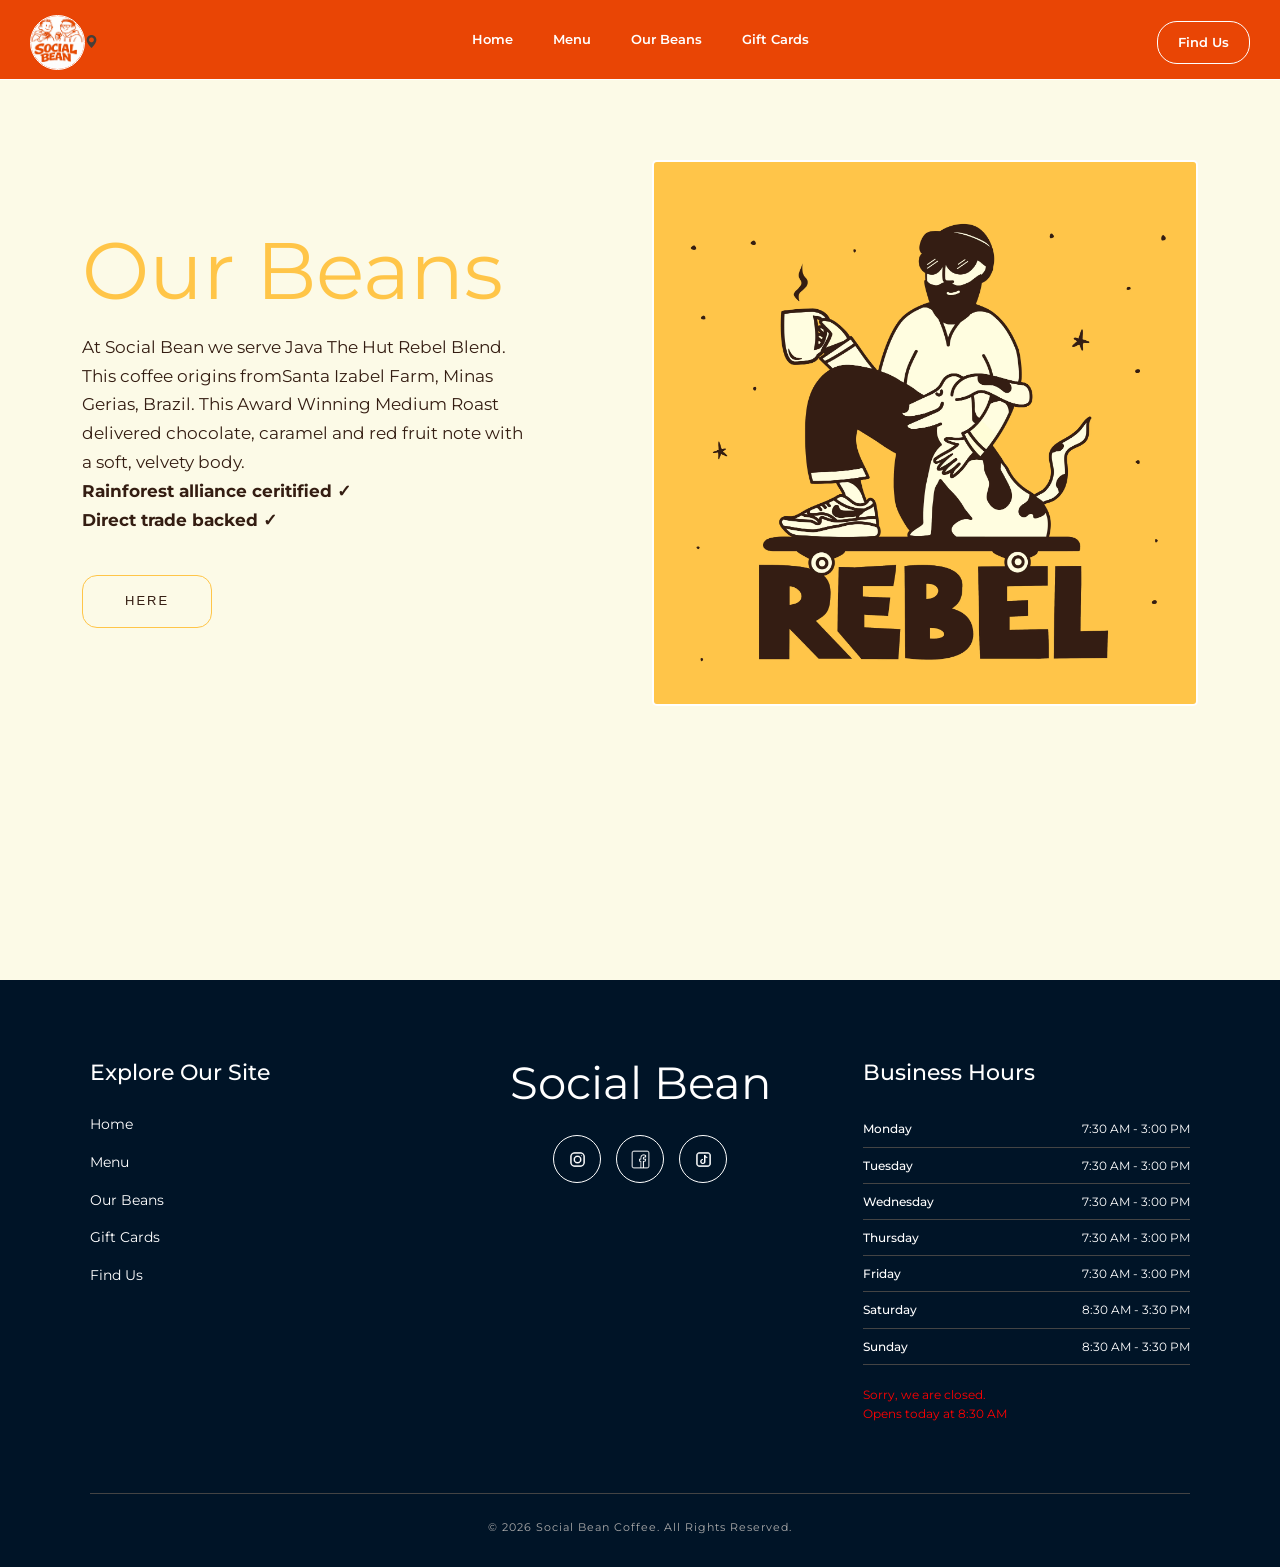
==== commit 09685a6b: "Update beans.html" ====
--- a/beans.html
+++ b/beans.html
@@ -3,7 +3,8 @@
 <head>
     <meta charset="UTF-8">
     <meta name="viewport" content="width=device-width, initial-scale=1.0">
-    <title>Social Bean Coffee - Our Beans</title>
+    <title>Social Bean Coffee - Home</title>
+    <link rel="icon" type="image/jpeg" href="images/logo.jpg">
     
 
     <!-- Bootstrap CSS -->
@@ -23,32 +24,42 @@
 
 <nav class="navbar">
 
-    <div class="menu-btn" onclick="toggleMenu()">☰</div>
-
-    <!-- CLICKABLE COMPANY LOGO -->
+    <!-- LOGO -->
     <a href="index.html" class="brand">
-
         <div class="nav-logo">
             <img src="images/logo.jpg" alt="Social Bean Coffee">
         </div>
-
-        <!--<span class="brand-name">Social Bean</span>-->
-
     </a>
+
+    <!-- RIGHT SIDE BUTTONS -->
+    <div class="mobile-nav-buttons">
+
+        <!-- LOCATION -->
+        <a href="findus.html" class="location-btn" aria-label="Find Us">
+            <i class="bi bi-geo-alt-fill"></i>
+        </a>
+
+        <!-- HAMBURGER -->
+        <div class="menu-btn" onclick="toggleMenu()">☰</div>
+
+    </div>
 
     <ul class="nav-links" id="menu">
         <li><a href="index.html">Home</a></li>
         <li><a href="menu.html">Menu</a></li>
         <li><a href="beans.html">Our Beans</a></li>
-        <li><a href="https://app.squareup.com/gift/ML3B64FFRQSQ2/order">Gift Cards</a></li>
-
-        <!-- Mobile only -->
+        <li>
+            <a href="https://app.squareup.com/gift/ML3B64FFRQSQ2/order">
+                Gift Cards
+            </a>
+        </li>
+
         <li class="mobile-find">
             <a href="findus.html" class="find-btn">Find Us</a>
         </li>
     </ul>
 
-    <!-- Desktop only -->
+    <!-- DESKTOP FIND US -->
     <a href="findus.html" class="find-btn desktop-find">
         Find Us
     </a>
@@ -56,7 +67,7 @@
 </nav>
 
     <!-- =========================
-         SECTION 1 — FOUNDERS
+         SECTION 1 — coffee beans
     ========================== -->
 
 <section class="coffee section">
--- a/css/styles.css
+++ b/css/styles.css
@@ -741,7 +741,7 @@
 
 }
 
-
+/*coffee beans */
 
 .coffee {
     background-color:#fbf8ddb2;
@@ -778,15 +778,16 @@
 
 .coffee-image {
     width: 100%;
+    max-width: 600px;
+
+    margin-left: auto;
+}
+
+.coffee-image img {
+    width: 100%;
     height: auto;
-    min-height: 0;
-}
-
-.coffee-image img {
-    width: 100%;
-    height: 100%;
     border: solid 2px #ffffff;
-    object-fit: contain;
+    object-fit: cover;
     border-radius: 5px;
     display: block;
 }
@@ -795,12 +796,25 @@
 
 /* PHONE */
 @media (max-width: 767px) {
+    .coffee {
+        padding: 60px 20px;
+    }
+
     .coffee-image {
+        width: 100%;
+        max-width: 100%;
+
         margin-top: 40px;
     }
 
     .coffee-image img {
-        height: 400px;
+        width: 100%;
+        height: auto;
+
+        border: 2px solid white;
+        border-radius: 10px;
+
+        object-fit: cover;
     }
 
     .coffee h1 {
